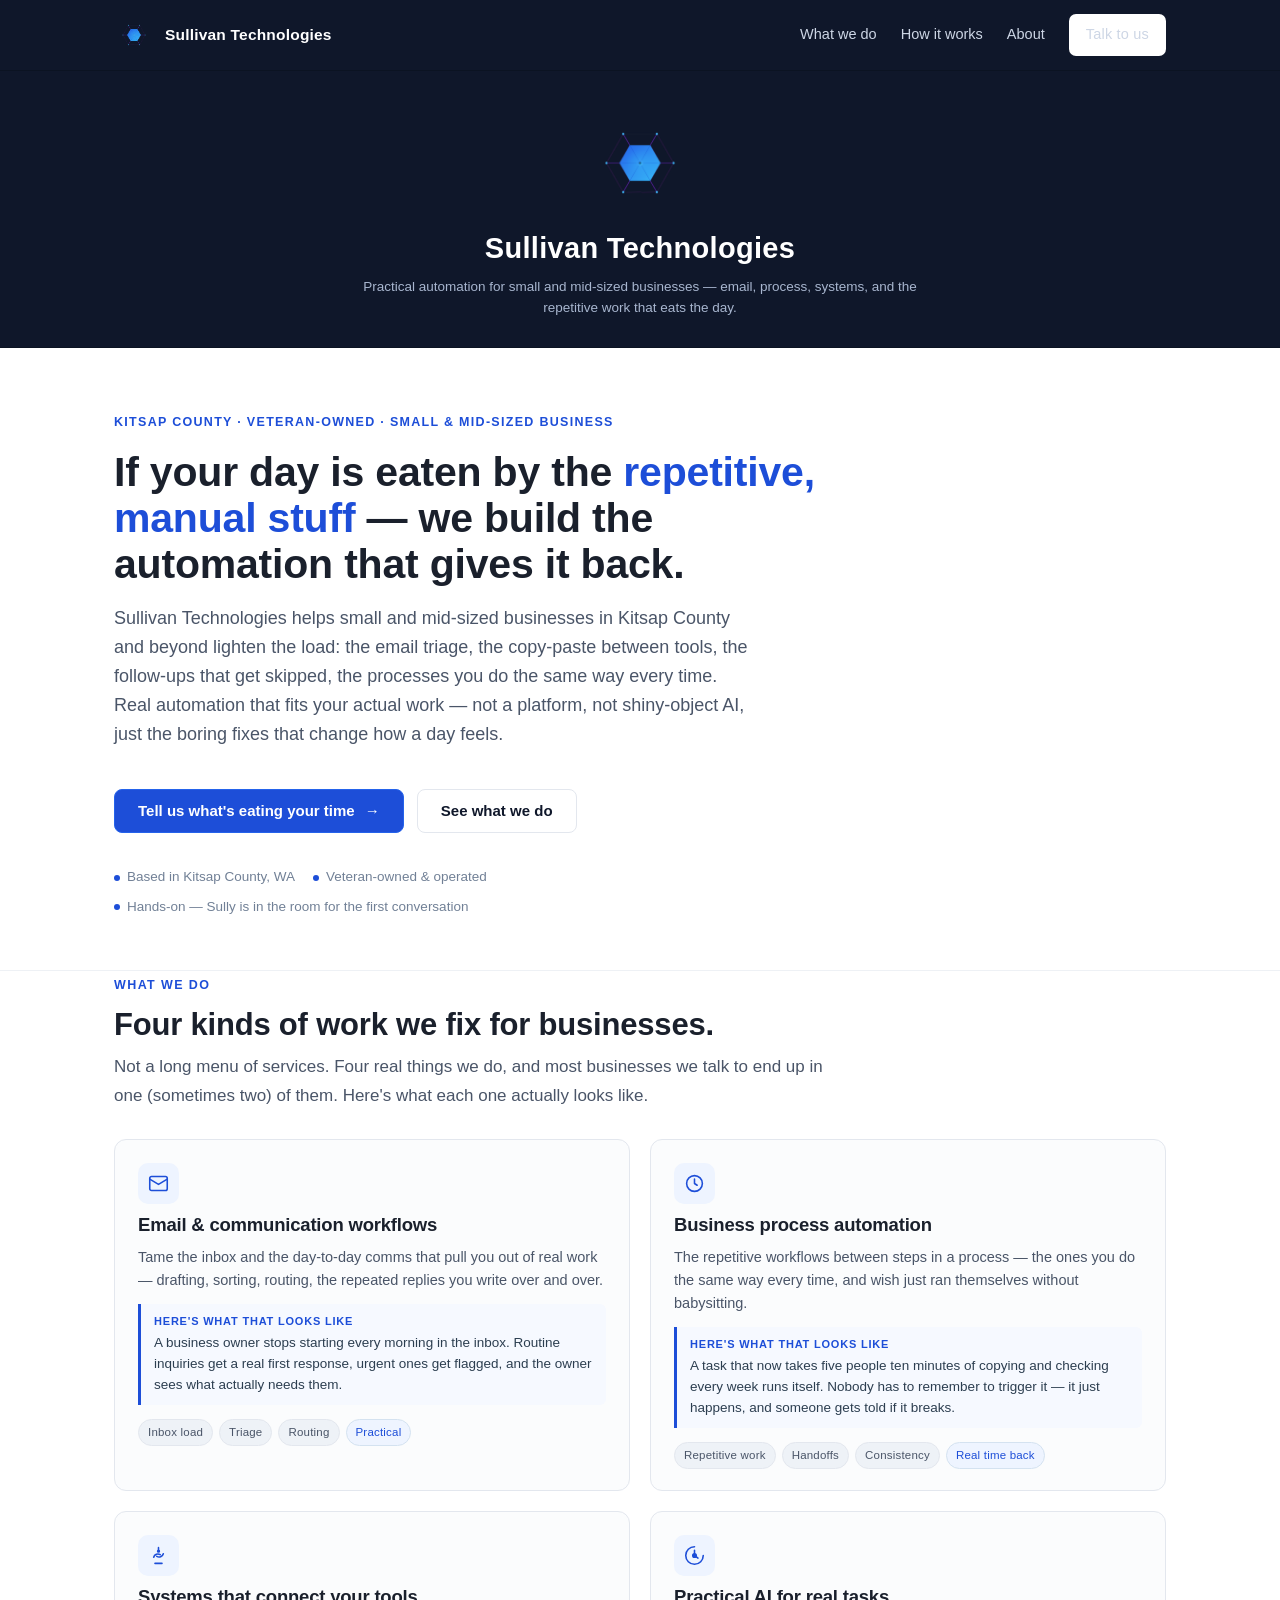
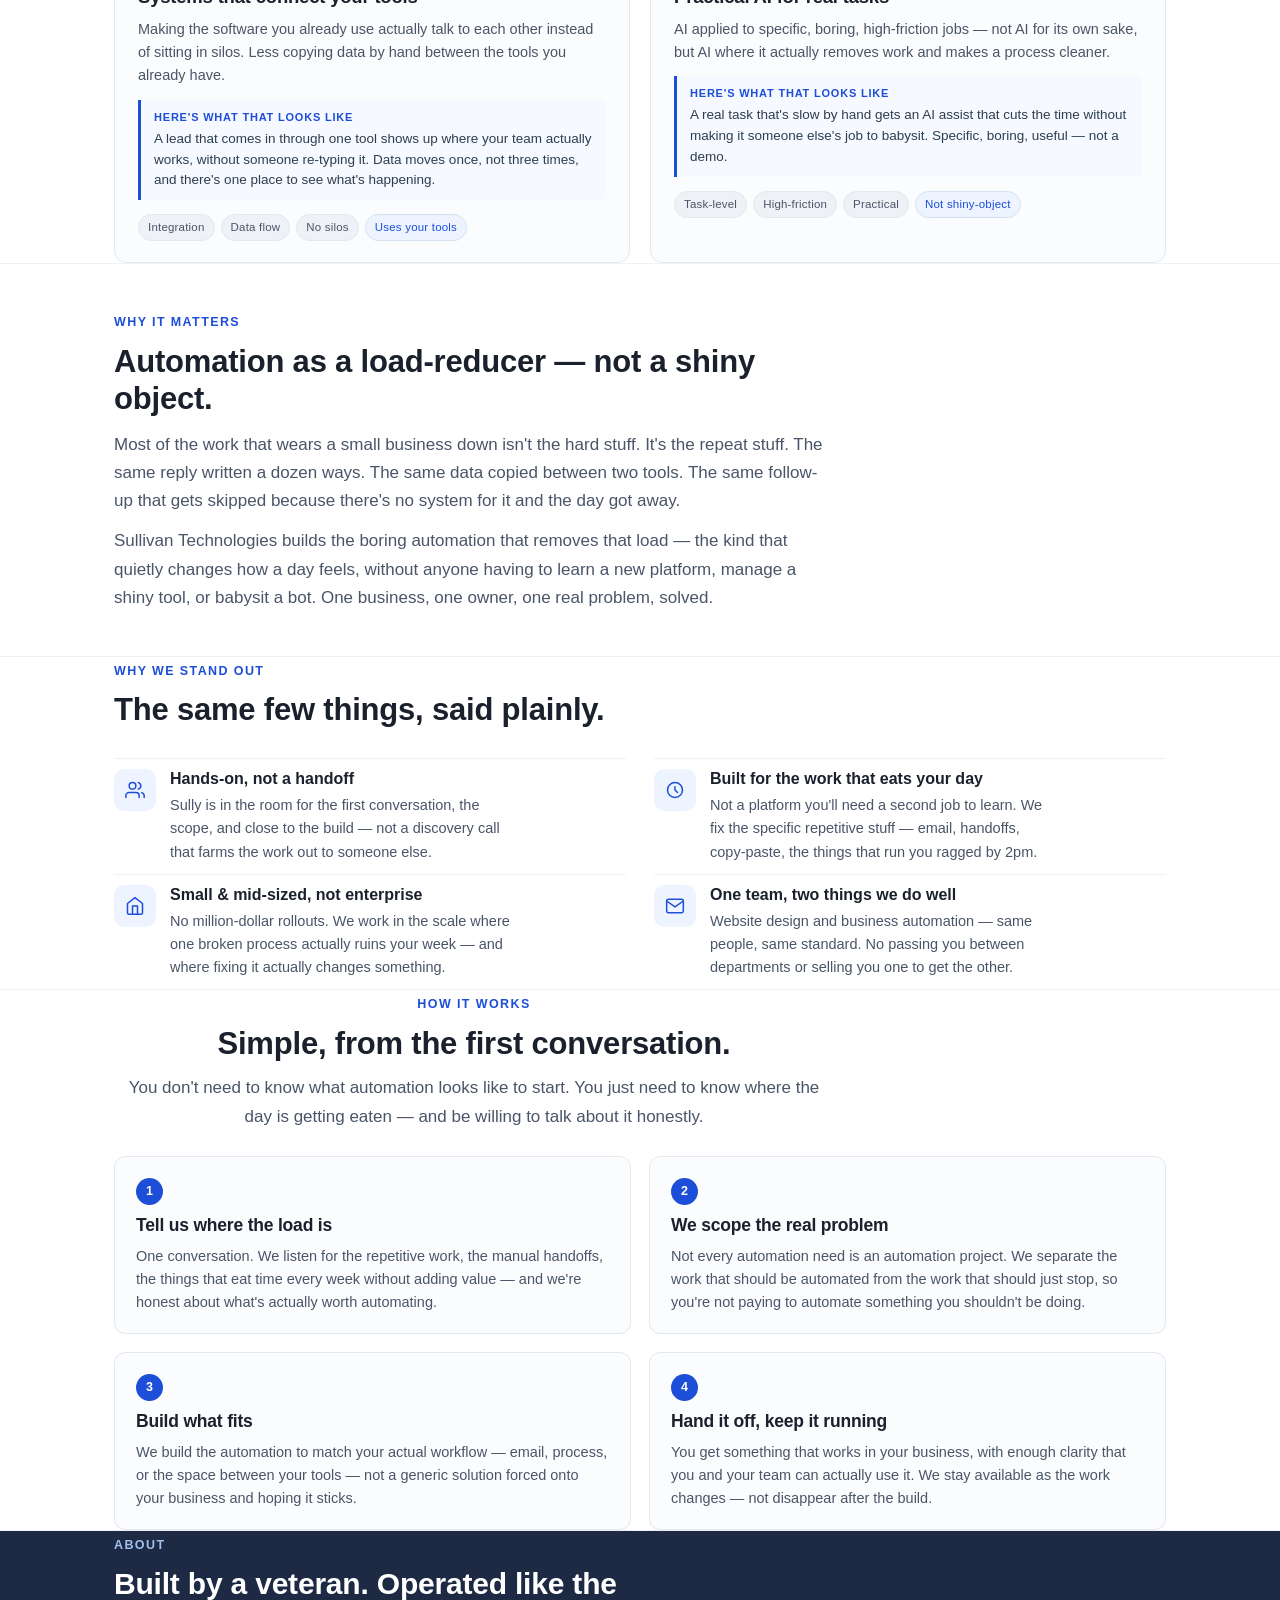
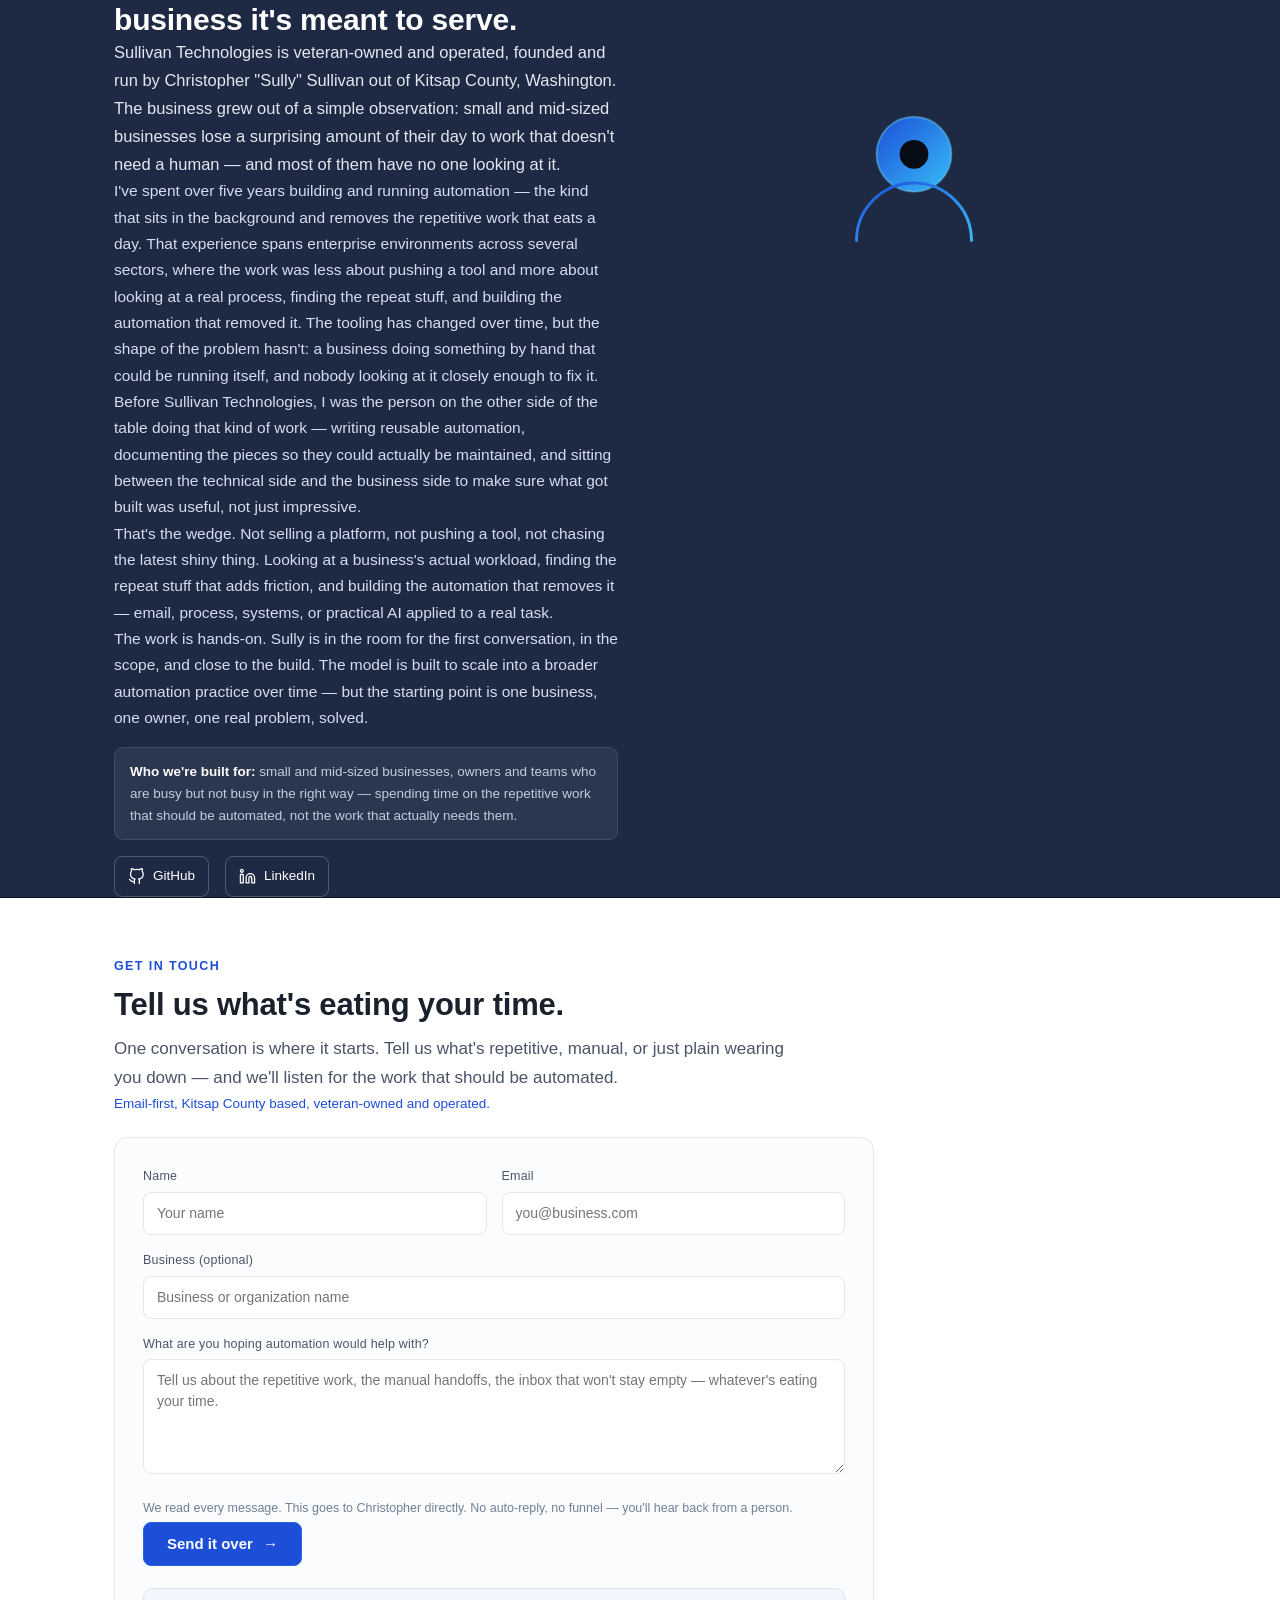
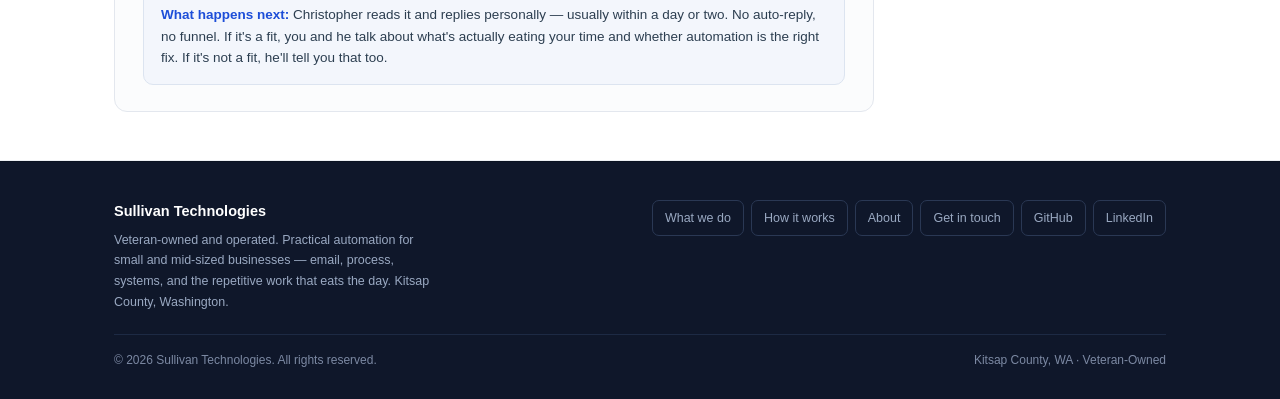
==== index.html @ 338ba29b "Sullivan Technologies site — pre-launch customer review - index.html: main page (header, brand banne" ====
<!DOCTYPE html>
<html lang="en">
<head>
<meta charset="UTF-8">
<meta name="viewport" content="width=device-width, initial-scale=1.0">
<title>Sullivan Technologies — Practical Automation for Small &amp; Mid-Sized Business</title>
<meta name="description" content="Sullivan Technologies helps small and mid-sized businesses in Kitsap County cut the repetitive work that eats their day — email, process, systems, and practical AI. Veteran-owned and operated. Christopher Sully Sullivan.">
<link rel="icon" href="Logos/logo-mark.png" type="image/png">
<style>
:root{
  --bg:#f6f7f9;
  --bg-2:#ffffff;
  --panel:#ffffff;
  --line:#e3e7ee;
  --line-soft:#eef1f5;
  --navy:#0f172a;
  --navy-soft:#1e2a44;
  --blue:#1d4ed8;
  --blue-2:#2563eb;
  --text:#1a202c;
  --muted:#4a5568;
  --dim:#718096;
}
*{box-sizing:border-box;margin:0;padding:0}
html{scroll-behavior:smooth}
body{
  font-family:-apple-system,BlinkMacSystemFont,"Segoe UI",Roboto,"Helvetica Neue",Arial,sans-serif;
  background:var(--bg);color:var(--text);line-height:1.65;
  -webkit-font-smoothing:antialiased;overflow-x:hidden;
}
a{color:var(--blue);text-decoration:none}a:hover{color:var(--blue-2)}
.wrapper{max-width:1100px;margin:0 auto;padding:0 24px}
h1,h2,h3{font-weight:650;line-height:1.2;letter-spacing:-0.2px;color:var(--text)}
h1{font-size:40px}h2{font-size:31px}h3{font-size:19px}
.eyebrow{font-size:12.5px;font-weight:600;letter-spacing:1.4px;text-transform:uppercase;color:var(--blue);margin-bottom:10px;display:inline-block}
.lede{color:var(--muted);font-size:17px;line-height:1.7}

.site-header{background:var(--navy);border-bottom:1px solid #0b1322}
.header-inner{display:flex;align-items:center;justify-content:space-between;padding:14px 24px;max-width:1100px;margin:0 auto;gap:16px}
.brand-mark{display:flex;align-items:center;gap:11px}
.brand-mark img{width:40px;height:40px;flex-shrink:0;display:block}
.brand-mark span{font-size:15.5px;font-weight:650;color:#ffffff;letter-spacing:0.2px;line-height:1.1}
.nav-links{display:flex;align-items:center;gap:24px}
.nav-links a{color:#cdd6e5;font-size:14.5px;font-weight:500;transition:color .15s}
.nav-links a:hover{color:#ffffff}
.nav-cta{background:#ffffff;color:var(--navy);border-radius:7px;padding:9px 17px;font-size:14px;font-weight:600;letter-spacing:0.2px;transition:background .15s}
.nav-cta:hover{background:#e8edf5}

.brand-banner{background:var(--navy);border-bottom:1px solid #0b1322;padding:32px 0 28px}
.brand-banner-link{display:flex;flex-direction:column;align-items:center;justify-content:center;text-decoration:none;color:#ffffff;gap:9px}
.brand-banner-logo{width:120px;height:120px;flex-shrink:0;display:block;image-rendering:auto}
.brand-banner-name{font-size:29px;font-weight:650;letter-spacing:0.3px;text-align:center;line-height:1.15}
.brand-banner-sub{font-size:13.5px;color:#a8b6cf;text-align:center;max-width:560px;line-height:1.55;margin-top:3px}

.hero{background:#ffffff;padding:64px 0 52px;border-bottom:1px solid var(--line-soft);position:relative;overflow:hidden}
.hero-grid{display:flex;flex-direction:column;gap:17px;max-width:720px}
.hero-eyebrow{font-size:12.5px;font-weight:600;letter-spacing:1.3px;text-transform:uppercase;color:var(--blue);display:inline-block}
.hero h1{font-size:41px;line-height:1.12;max-width:760px}
.hero h1 .hl{color:var(--blue)}
.hero-sub{color:var(--muted);font-size:18px;line-height:1.6;max-width:640px}
.hero-meta{margin-top:16px;font-size:13.5px;color:var(--dim);display:flex;flex-wrap:wrap;gap:7px 18px;align-items:center}
.hero-meta .pip{display:inline-flex;align-items:center;gap:7px}
.hero-meta .pip .dot{width:6px;height:6px;border-radius:50%;background:var(--blue);display:inline-block}

/* rotating background accent behind the hero — subtle drift, not a content carousel */
.hero-rotate{position:absolute;inset:0;overflow:hidden;pointer-events:none;z-index:-1}
.hero-rotate .ring{position:absolute;border-radius:50%;border:1.6px solid rgba(56,189,248,0.19);box-sizing:border-box}
.hero-rotate .hex{position:absolute;opacity:0.22}
.hero-rotate .hex svg{display:block}
@keyframes hero-drift{0%{transform:translate(0,0) rotate(0)}100%{transform:translate(12px,-10px) rotate(280deg)}}
@keyframes hero-floatA{0%,100%{transform:translateY(0)}50%{transform:translateY(-14px)}}
@keyframes hero-floatB{0%,100%{transform:translateY(0)}50%{transform:translateY(10px)}}
.hero-rotate .ring.a{animation:hero-floatA 11s ease-in-out infinite}
.hero-rotate .ring.b{animation:hero-floatB 13s ease-in-out infinite}
.hero-rotate .hex.c{animation:hero-drift 26s linear infinite}
.hero-cta-row{display:flex;flex-wrap:wrap;gap:13px;margin-top:24px}
.btn{display:inline-block;text-align:center;font-weight:600;font-size:15px;padding:12px 23px;border-radius:8px;cursor:pointer;border:1px solid transparent;transition:background .15s,color .15s,border-color .15s;line-height:1.2}
.btn-primary{background:var(--blue);color:#fff;border-color:var(--blue-2)}
.btn-primary:hover{background:var(--blue-2);color:#fff}
.btn-ghost{background:transparent;color:var(--navy);border-color:var(--line)}
.btn-ghost:hover{border-color:var(--blue);color:var(--blue)}

section{background:#ffffff;border-bottom:1px solid var(--line-soft)}
.card-grid{display:grid;grid-template-columns:1fr 1fr;gap:20px;margin-top:28px}
.card{background:#fbfcfd;border:1px solid var(--line);border-radius:12px;padding:23px 23px 21px;display:flex;flex-direction:column;gap:9px;transition:border-color .15s,box-shadow .15s}
.card:hover{border-color:#cdd9ea;box-shadow:0 6px 18px rgba(15,23,42,0.05)}
.card .card-head{display:flex;flex-direction:column;gap:6px}
.card h3{font-size:18.5px;font-weight:650;color:var(--text);line-height:1.3}
.card-icon{width:41px;height:41px;border-radius:10px;background:#eef4ff;display:flex;align-items:center;justify-content:center;margin-bottom:3px;color:var(--blue)}
.card-icon svg{width:21px;height:21px;display:block}
.card p{font-size:14.5px;line-height:1.6;color:var(--muted)}
.card .example{margin-top:3px;padding:9px 13px;border-left:3px solid var(--blue);background:#f6f9ff;border-radius:0 6px 6px 0;font-size:13.5px;line-height:1.55;color:#2c3e50}
.card .example strong{display:block;font-size:11px;text-transform:uppercase;letter-spacing:0.8px;color:var(--blue);margin-bottom:3px;font-weight:700}
.card-tags{display:flex;flex-wrap:wrap;gap:6px;margin-top:5px}
.tag{background:#eef2f7;border:1px solid var(--line);color:var(--muted);font-size:11.5px;padding:3px 9px;border-radius:20px;letter-spacing:0.2px}
.tag.accent{background:#eef4ff;border-color:#d4e2f0;color:var(--blue)}

.small-section-pad{padding:44px 0}
.lead-body{max-width:720px;color:var(--muted);font-size:17px;line-height:1.65}

.steps{display:grid;grid-template-columns:1fr 1fr;gap:18px;margin-top:24px}
.step{background:#fbfcfd;border:1px solid var(--line);border-radius:11px;padding:21px 21px 19px;display:flex;flex-direction:column;gap:8px}
.step .num{width:27px;height:27px;border-radius:50%;background:var(--blue);color:#fff;display:flex;align-items:center;justify-content:center;font-size:12.5px;font-weight:700;margin-bottom:1px}
.step h3{font-size:17.5px;font-weight:650;color:var(--text);line-height:1.3}
.step p{font-size:14.5px;line-height:1.6;color:var(--muted)}

#about{background:var(--navy-soft);color:#e3e8f0;border-bottom:1px solid #0b1322}
#about .wrapper{color:#e3e8f0}
#about h2{color:#fff;font-size:30px}
#about .about-grid{display:grid;grid-template-columns:1fr 1fr;gap:44px;align-items:start}
#about .about-text .lede{max-width:100%}
#about .about-text p{font-size:15.5px;line-height:1.7;color:#d5ddee}
#about .about-text .lede{font-size:16.5px;color:#e3e8f0}
#about .about-extra{margin-top:16px;padding:13px 15px;border-radius:9px;background:rgba(255,255,255,0.06);border:1px solid rgba(255,255,255,0.10);font-size:13.5px;line-height:1.6;color:#c2cee0}
#about .about-extra strong{color:#fff}
#about .about-links{display:flex;gap:16px;margin-top:16px;flex-wrap:wrap}
#about .about-links a{color:#fff;text-decoration:none;font-size:13.5px;display:flex;align-items:center;gap:8px;padding:8px 13px;border:1px solid rgba(255,255,255,0.22);border-radius:8px;transition:background .15s,border-color .15s}
#about .about-links a:hover{background:rgba(255,255,255,0.10);border-color:rgba(255,255,255,0.4)}
#about .about-links svg{width:17px;height:17px;display:block;flex-shrink:0}
#about .about-image{width:100%;display:flex;justify-content:center;align-items:center;aspect-ratio:1}
#about .about-image svg{width:100%;height:100%;max-width:230px;max-height:230px}

#contact{background:#ffffff;border-bottom:1px solid var(--line-soft);padding:54px 0 48px}
.contact-wrap{max-width:760px}
.contact-intro{max-width:700px}
.contact-note{color:var(--blue);font-size:13.5px;margin-bottom:22px;font-weight:500}
.form-card{background:#fbfcfd;border:1px solid var(--line);border-radius:13px;padding:28px 28px 26px}
.field-row{display:grid;grid-template-columns:1fr 1fr;gap:15px}
.field{margin-bottom:15px}
.field label{display:block;font-size:12.5px;color:var(--muted);margin-bottom:5px;letter-spacing:0.2px;font-weight:500}
.field input,.field textarea{width:100%;background:#fff;border:1px solid var(--line);border-radius:8px;padding:10px 13px;color:var(--text);font-size:14px;font-family:inherit;line-height:1.5;transition:border-color .15s,box-shadow .15s}
.field textarea{resize:vertical;min-height:115px}
.field input:focus,.field textarea:focus{outline:none;border-color:var(--blue);box-shadow:0 0 0 3px rgba(37,99,235,0.12)}
.form-note-bottom{margin:0;color:var(--dim);font-size:12.5px;line-height:1.55;margin-top:16px}
.form-submit{margin-top:4px}
.what-next{margin-top:22px;padding:15px 17px;border-radius:10px;background:#f3f6fc;border:1px solid #dce4f0;font-size:13.5px;line-height:1.6;color:#2c3e50}
.what-next strong{color:var(--blue)}

.site-footer{background:var(--navy);color:#a8b6cf;padding:38px 0 28px;border-top:1px solid #0b1322}
.footer-grid{display:flex;flex-wrap:wrap;justify-content:space-between;gap:22px;align-items:flex-start}
.footer-brand{max-width:340px}
.footer-brand .brand-name{font-size:14.5px;color:#fff;font-weight:650}
.footer-brand p{font-size:12.5px;line-height:1.65;margin-top:6px;color:#9aa9c2;max-width:320px}
.footer-links{display:flex;flex-wrap:wrap;gap:7px}
.footer-links a{color:#9aa9c2;font-size:12.5px;border:1px solid #2a3854;padding:7px 12px;border-radius:7px;transition:border-color .15s,color .15s}
.footer-links a:hover{border-color:#4a6491;color:#fff}
.footer-bottom{width:100%;margin-top:22px;padding-top:16px;border-top:1px solid #1d2a44;display:flex;flex-wrap:wrap;justify-content:space-between;gap:10px;color:#7c89a3;font-size:12px}

@media (max-width:760px){
  .nav-links{display:none}
  .hero{padding:42px 0 36px}
  .hero h1{font-size:31px}
  .hero-sub{font-size:16px}
  .section-pad{padding:50px 0}
  .about-grid{grid-template-columns:1fr;gap:28px}
  .card-grid{grid-template-columns:1fr;gap:16px}
  .steps{grid-template-columns:1fr;gap:14px}
  .field-row{grid-template-columns:1fr}
  .form-card{padding:22px 18px}
  .footer-grid{flex-direction:column;gap:16px}
  .brand-banner-name{font-size:25px}
  .brand-banner-logo{width:104px;height:104px}
}
</style>
</head>
<body>

<header class="site-header">
  <div class="header-inner">
    <div class="brand-mark">
      <img src="Logos/logo-mark.png" alt="Sullivan Technologies">
      <span>Sullivan Technologies</span>
    </div>
    <nav class="nav-links" aria-label="Primary">
      <a href="#what">What we do</a>
      <a href="#how">How it works</a>
      <a href="#about">About</a>
      <a href="#contact" class="nav-cta">Talk to us</a>
    </nav>
  </div>
</header>

<section class="brand-banner">
  <div class="wrapper">
    <a href="#top" class="brand-banner-link" aria-label="Sullivan Technologies home">
      <img class="brand-banner-logo" src="Logos/logo-mark.png" alt="Sullivan Technologies">
      <span class="brand-banner-name">Sullivan Technologies</span>
      <span class="brand-banner-sub">Practical automation for small and mid-sized businesses — email, process, systems, and the repetitive work that eats the day.</span>
    </a>
  </div>
</section>

<main id="top">
<section class="hero">
  <div class="hero-rotate" aria-hidden="true">
    <div class="ring a" style="width:540px;height:540px;top:-120px;right:-120px"></div>
    <div class="ring b" style="width:360px;height:360px;bottom:-80px;left:-80px"></div>
    <div class="hex c" style="width:150px;height:150px;top:50%;left:50%;transform:translate(-50%,-50%);animation-delay:-6s">
      <svg viewBox="0 0 100 100" width="100%" height="100%">
        <polygon points="50,8 90,27 90,73 50,92 10,73 10,27" fill="none" stroke="#38bdf8" stroke-width="1" stroke-linejoin="round"/>
        <polygon points="50,24 75,38 75,62 50,76 25,62 25,38" fill="none" stroke="#38bdf8" stroke-width="0.9" stroke-opacity="0.7" stroke-linejoin="round"/>
        <circle cx="50" cy="50" r="3" fill="#38bdf8"/>
      </svg>
    </div>
  </div>
  <div class="wrapper">
    <div class="hero-grid">
      <span class="hero-eyebrow">Kitsap County &middot; Veteran-Owned &middot; Small &amp; Mid-Sized Business</span>
      <h1>If your day is eaten by the <span class="hl">repetitive, manual stuff</span> — we build the automation that gives it back.</h1>
      <p class="hero-sub">
        Sullivan Technologies helps small and mid-sized businesses in Kitsap County and beyond lighten the load:
        the email triage, the copy-paste between tools, the follow-ups that get skipped, the processes you do
        the same way every time. Real automation that fits your actual work — not a platform, not shiny-object AI,
        just the boring fixes that change how a day feels.
      </p>
      <div class="hero-cta-row">
        <a href="#contact" class="btn btn-primary">Tell us what's eating your time <span style="margin-left:6px">&rarr;</span></a>
        <a href="#what" class="btn btn-ghost">See what we do</a>
      </div>
      <div class="hero-meta">
        <span class="pip"><span class="dot"></span>Based in Kitsap County, WA</span>
        <span class="pip"><span class="dot"></span>Veteran-owned &amp; operated</span>
        <span class="pip"><span class="dot"></span>Hands-on — Sully is in the room for the first conversation</span>
      </div>
    </div>
  </div>
</section>

<section id="what" class="section-pad">
  <div class="wrapper">
    <div style="max-width:720px">
      <span class="eyebrow">What we do</span>
      <h2>Four kinds of work we fix for businesses.</h2>
      <p class="lede" style="margin-top:10px">
        Not a long menu of services. Four real things we do, and most businesses we talk to end up in one
        (sometimes two) of them. Here's what each one actually looks like.
      </p>
    </div>
    <div class="card-grid">

      <div class="card">
        <div class="card-head">
          <div class="card-icon">
            <svg viewBox="0 0 24 24" fill="none" stroke="currentColor" stroke-width="1.8" stroke-linecap="round" stroke-linejoin="round">
              <rect x="2" y="4" width="20" height="16" rx="2"/>
              <path d="M2 7l10 6 10-6"/>
            </svg>
          </div>
          <h3>Email &amp; communication workflows</h3>
        </div>
        <p>Tame the inbox and the day-to-day comms that pull you out of real work — drafting, sorting, routing, the repeated replies you write over and over.</p>
        <div class="example">
          <strong>Here's what that looks like</strong>
          A business owner stops starting every morning in the inbox. Routine inquiries get a real first response, urgent ones get flagged, and the owner sees what actually needs them.
        </div>
        <div class="card-tags">
          <span class="tag">Inbox load</span>
          <span class="tag">Triage</span>
          <span class="tag">Routing</span>
          <span class="tag accent">Practical</span>
        </div>
      </div>

      <div class="card">
        <div class="card-head">
          <div class="card-icon">
            <svg viewBox="0 0 24 24" fill="none" stroke="currentColor" stroke-width="1.8" stroke-linecap="round" stroke-linejoin="round">
              <circle cx="12" cy="12" r="9"/>
              <path d="M12 7v5l3 2"/>
            </svg>
          </div>
          <h3>Business process automation</h3>
        </div>
        <p>The repetitive workflows between steps in a process — the ones you do the same way every time, and wish just ran themselves without babysitting.</p>
        <div class="example">
          <strong>Here's what that looks like</strong>
          A task that now takes five people ten minutes of copying and checking every week runs itself. Nobody has to remember to trigger it — it just happens, and someone gets told if it breaks.
        </div>
        <div class="card-tags">
          <span class="tag">Repetitive work</span>
          <span class="tag">Handoffs</span>
          <span class="tag">Consistency</span>
          <span class="tag accent">Real time back</span>
        </div>
      </div>

      <div class="card">
        <div class="card-head">
          <div class="card-icon">
            <svg viewBox="0 0 24 24" fill="none" stroke="currentColor" stroke-width="1.8" stroke-linecap="round" stroke-linejoin="round">
              <path d="M10 13a5 5 0 0 0 7.5-3M14 11a5 5 0 0 0-7.5 3"/>
              <path d="M8 21h8"/>
              <path d="M12 3v2"/>
              <circle cx="12" cy="7" r="1" fill="currentColor"/>
            </svg>
          </div>
          <h3>Systems that connect your tools</h3>
        </div>
        <p>Making the software you already use actually talk to each other instead of sitting in silos. Less copying data by hand between the tools you already have.</p>
        <div class="example">
          <strong>Here's what that looks like</strong>
          A lead that comes in through one tool shows up where your team actually works, without someone re-typing it. Data moves once, not three times, and there's one place to see what's happening.
        </div>
        <div class="card-tags">
          <span class="tag">Integration</span>
          <span class="tag">Data flow</span>
          <span class="tag">No silos</span>
          <span class="tag accent">Uses your tools</span>
        </div>
      </div>

      <div class="card">
        <div class="card-head">
          <div class="card-icon">
            <svg viewBox="0 0 24 24" fill="none" stroke="currentColor" stroke-width="1.8" stroke-linecap="round" stroke-linejoin="round">
              <path d="M12 2a10 10 0 1 0 10 10"/>
              <path d="M12 6v6l4 3"/>
              <circle cx="12" cy="12" r="2" fill="currentColor"/>
            </svg>
          </div>
          <h3>Practical AI for real tasks</h3>
        </div>
        <p>AI applied to specific, boring, high-friction jobs — not AI for its own sake, but AI where it actually removes work and makes a process cleaner.</p>
        <div class="example">
          <strong>Here's what that looks like</strong>
          A real task that's slow by hand gets an AI assist that cuts the time without making it someone else's job to babysit. Specific, boring, useful — not a demo.
        </div>
        <div class="card-tags">
          <span class="tag">Task-level</span>
          <span class="tag">High-friction</span>
          <span class="tag">Practical</span>
          <span class="tag accent">Not shiny-object</span>
        </div>
      </div>

    </div>
  </div>
</section>

<section id="why" class="small-section-pad">
  <div class="wrapper">
    <div style="max-width:720px">
      <span class="eyebrow">Why it matters</span>
      <h2>Automation as a load-reducer — not a shiny object.</h2>
    </div>
    <div class="lead-body" style="margin-top:14px">
      Most of the work that wears a small business down isn't the hard stuff. It's the repeat stuff.
      The same reply written a dozen ways. The same data copied between two tools. The same follow-up
      that gets skipped because there's no system for it and the day got away.
    </div>
    <div class="lead-body" style="margin-top:12px">
      Sullivan Technologies builds the boring automation that removes that load — the kind that quietly
      changes how a day feels, without anyone having to learn a new platform, manage a shiny tool, or
      babysit a bot. One business, one owner, one real problem, solved.
    </div>
  </div>
</section>


<section id="outstand" class="section-pad">
  <div class="wrapper">
    <div style="max-width:760px">
      <span class="eyebrow">Why we stand out</span>
      <h2>The same few things, said plainly.</h2>
    </div>
    <div style="margin-top:30px;display:grid;grid-template-columns:1fr 1fr;gap:0 28px">

      <div style="display:flex;gap:14px;padding:10px 0;border-top:1px solid var(--line-soft)">
        <div style="width:42px;flex-shrink:0;height:42px;border-radius:10px;background:#eef4ff;display:flex;align-items:center;justify-content:center;color:var(--blue);flex:0 0 auto">
          <svg viewBox="0 0 24 24" width="20" height="20" fill="none" stroke="currentColor" stroke-width="1.8" stroke-linecap="round" stroke-linejoin="round">
            <path d="M17 21v-2a4 4 0 0 0-4-4H5a4 4 0 0 0-4 4v2"/>
            <circle cx="9" cy="7" r="4"/>
            <path d="M23 21v-2a4 4 0 0 0-3-3.87"/>
            <path d="M16 3.13a4 4 0 0 1 0 7.75"/>
          </svg>
        </div>
        <div>
          <div style="font-size:16px;font-weight:650;color:var(--text);line-height:1.3;margin-bottom:4px">Hands-on, not a handoff</div>
          <div style="font-size:14.5px;color:var(--muted);line-height:1.6;max-width:340px">Sully is in the room for the first conversation, the scope, and close to the build — not a discovery call that farms the work out to someone else.</div>
        </div>
      </div>

      <div style="display:flex;gap:14px;padding:10px 0;border-top:1px solid var(--line-soft)">
        <div style="width:42px;flex-shrink:0;height:42px;border-radius:10px;background:#eef4ff;display:flex;align-items:center;justify-content:center;color:var(--blue);flex:0 0 auto">
          <svg viewBox="0 0 24 24" width="20" height="20" fill="none" stroke="currentColor" stroke-width="1.8" stroke-linecap="round" stroke-linejoin="round">
            <circle cx="12" cy="12" r="9"/>
            <path d="M12 8v4l3 3"/>
          </svg>
        </div>
        <div>
          <div style="font-size:16px;font-weight:650;color:var(--text);line-height:1.3;margin-bottom:4px">Built for the work that eats your day</div>
          <div style="font-size:14.5px;color:var(--muted);line-height:1.6;max-width:340px">Not a platform you'll need a second job to learn. We fix the specific repetitive stuff — email, handoffs, copy-paste, the things that run you ragged by 2pm.</div>
        </div>
      </div>

      <div style="display:flex;gap:14px;padding:10px 0;border-top:1px solid var(--line-soft)">
        <div style="width:42px;flex-shrink:0;height:42px;border-radius:10px;background:#eef4ff;display:flex;align-items:center;justify-content:center;color:var(--blue);flex:0 0 auto">
          <svg viewBox="0 0 24 24" width="20" height="20" fill="none" stroke="currentColor" stroke-width="1.8" stroke-linecap="round" stroke-linejoin="round">
            <path d="M3 9l9-7 9 7v11a2 2 0 0 1-2 2H5a2 2 0 0 1-2-2z"/>
            <polyline points="9 22 9 12 15 12 15 22"/>
          </svg>
        </div>
        <div>
          <div style="font-size:16px;font-weight:650;color:var(--text);line-height:1.3;margin-bottom:4px">Small &amp; mid-sized, not enterprise</div>
          <div style="font-size:14.5px;color:var(--muted);line-height:1.6;max-width:340px">No million-dollar rollouts. We work in the scale where one broken process actually ruins your week — and where fixing it actually changes something.</div>
        </div>
      </div>

      <div style="display:flex;gap:14px;padding:10px 0;border-top:1px solid var(--line-soft)">
        <div style="width:42px;flex-shrink:0;height:42px;border-radius:10px;background:#eef4ff;display:flex;align-items:center;justify-content:center;color:var(--blue);flex:0 0 auto">
          <svg viewBox="0 0 24 24" width="20" height="20" fill="none" stroke="currentColor" stroke-width="1.8" stroke-linecap="round" stroke-linejoin="round">
            <path d="M4 4h16c1.1 0 2 .9 2 2v12c0 1.1-.9 2-2 2H4c-1.1 0-2-.9-2-2V6c0-1.1.9-2 2-2z"/>
            <polyline points="22 6 12 13 2 6"/>
          </svg>
        </div>
        <div>
          <div style="font-size:16px;font-weight:650;color:var(--text);line-height:1.3;margin-bottom:4px">One team, two things we do well</div>
          <div style="font-size:14.5px;color:var(--muted);line-height:1.6;max-width:340px">Website design and business automation — same people, same standard. No passing you between departments or selling you one to get the other.</div>
        </div>
      </div>

    </div>
  </div>
</section>

<section id="how" class="section-pad">
  <div class="wrapper">
    <div style="max-width:720px;text-align:center">
      <span class="eyebrow">How it works</span>
      <h2>Simple, from the first conversation.</h2>
      <p class="lede" style="margin-top:12px;margin-left:auto;margin-right:auto">
        You don't need to know what automation looks like to start. You just need to know where the day is
        getting eaten — and be willing to talk about it honestly.
      </p>
    </div>
    <div class="steps">
      <div class="step">
        <div class="num">1</div>
        <h3>Tell us where the load is</h3>
        <p>One conversation. We listen for the repetitive work, the manual handoffs, the things that eat time every week without adding value — and we're honest about what's actually worth automating.</p>
      </div>
      <div class="step">
        <div class="num">2</div>
        <h3>We scope the real problem</h3>
        <p>Not every automation need is an automation project. We separate the work that should be automated from the work that should just stop, so you're not paying to automate something you shouldn't be doing.</p>
      </div>
      <div class="step">
        <div class="num">3</div>
        <h3>Build what fits</h3>
        <p>We build the automation to match your actual workflow — email, process, or the space between your tools — not a generic solution forced onto your business and hoping it sticks.</p>
      </div>
      <div class="step">
        <div class="num">4</div>
        <h3>Hand it off, keep it running</h3>
        <p>You get something that works in your business, with enough clarity that you and your team can actually use it. We stay available as the work changes — not disappear after the build.</p>
      </div>
    </div>
  </div>
</section>

<section id="about">
  <div class="wrapper">
    <div class="about-grid">
      <div class="about-text">
        <span class="eyebrow" style="color:#9ec1f0">About</span>
        <h2>Built by a veteran. Operated like the business it's meant to serve.</h2>
        <p class="lede">
          Sullivan Technologies is veteran-owned and operated, founded and run by Christopher
          "Sully" Sullivan out of Kitsap County, Washington. The business grew out of a simple
          observation: small and mid-sized businesses lose a surprising amount of their day to
          work that doesn't need a human — and most of them have no one looking at it.
        </p>
        <p>
          I've spent over five years building and running automation — the kind that sits in the
          background and removes the repetitive work that eats a day. That experience spans enterprise
          environments across several sectors, where the work was less about pushing a tool and more about
          looking at a real process, finding the repeat stuff, and building the automation that removed it.
          The tooling has changed over time, but the shape of the problem hasn't: a business doing something
          by hand that could be running itself, and nobody looking at it closely enough to fix it. Before
          Sullivan Technologies, I was the person on the other side of the table doing that kind of work —
          writing reusable automation, documenting the pieces so they could actually be maintained, and
          sitting between the technical side and the business side to make sure what got built was useful,
          not just impressive.
        </p>
        <p>
          That's the wedge. Not selling a platform, not pushing a tool, not chasing the latest
          shiny thing. Looking at a business's actual workload, finding the repeat stuff that adds
          friction, and building the automation that removes it — email, process, systems, or
          practical AI applied to a real task.
        </p>
        <p>
          The work is hands-on. Sully is in the room for the first conversation, in the scope,
          and close to the build. The model is built to scale into a broader automation practice
          over time — but the starting point is one business, one owner, one real problem, solved.
        </p>
        <div class="about-extra">
          <strong>Who we're built for:</strong> small and mid-sized businesses, owners and teams
          who are busy but not busy in the right way — spending time on the repetitive work that
          should be automated, not the work that actually needs them.
        </div>
        <div class="about-links">
          <a href="https://github.com/csullivan-02/Projects" target="_blank" rel="noopener">
            <svg viewBox="0 0 24 24" fill="none" stroke="currentColor" stroke-width="1.8" stroke-linecap="round" stroke-linejoin="round">
              <path d="M9 19c-5 1.5-5-2.5-7-3m14 6v-3.87a3.37 3.37 0 0 0-.94-2.61c3.14-.35 6.44-1.54 6.44-7A5.44 5.44 0 0 0 20 4.77 5.07 5.07 0 0 0 19.91 1S18.73.65 16 2.48a13.38 13.38 0 0 0-7 0C6.27.65 5.09 1 5.09 1A5.07 5.07 0 0 0 5 4.77a5.44 5.44 0 0 0-1.5 3.78c0 5.42 3.3 6.61 6.44 7A3.37 3.37 0 0 0 9 18.13V22"/>
            </svg>
            GitHub
          </a>
          <a href="https://www.linkedin.com/in/christopher-sullivan-7355572a" target="_blank" rel="noopener">
            <svg viewBox="0 0 24 24" fill="none" stroke="currentColor" stroke-width="1.8" stroke-linecap="round" stroke-linejoin="round">
              <path d="M16 8a6 6 0 0 1 6 6v7h-4v-7a2 2 0 0 0-2-2 2 2 0 0 0-2 2v7h-4v-7a6 6 0 0 1 6-6z"/>
              <rect x="2" y="9" width="4" height="12"/>
              <circle cx="4" cy="4" r="2"/>
            </svg>
            LinkedIn
          </a>
        </div>
      </div>
      <div class="about-image">
        <svg viewBox="0 0 160 160" fill="none" xmlns="http://www.w3.org/2000/svg" aria-hidden="true">
          <defs>
            <linearGradient id="about-grad" x1="0" y1="0" x2="1" y2="1">
              <stop offset="0%" stop-color="#1d4ed8"/>
              <stop offset="100%" stop-color="#38bdf8"/>
            </linearGradient>
          </defs>
          <circle cx="80" cy="60" r="26" fill="url(#about-grad)" stroke="#38bdf8" stroke-width="1.5" stroke-opacity="0.4"/>
          <circle cx="80" cy="60" r="26" fill="none" stroke="#ffffff" stroke-width="0.6" opacity="0.25"/>
          <circle cx="80" cy="60" r="10" fill="#080c14"/>
          <path d="M40 120c0-22 18-40 40-40s40 18 40 40" fill="none" stroke="url(#about-grad)" stroke-width="2" stroke-linecap="round"/>
        </svg>
      </div>
    </div>
  </div>
</section>

<section id="contact">
  <div class="wrapper">
    <div class="contact-wrap">
      <div class="contact-intro">
        <span class="eyebrow">Get in touch</span>
        <h2>Tell us what's eating your time.</h2>
        <p class="lede" style="margin-top:12px">
          One conversation is where it starts. Tell us what's repetitive, manual, or just plain
          wearing you down — and we'll listen for the work that should be automated.
        </p>
        <p class="contact-note">Email-first, Kitsap County based, veteran-owned and operated.</p>
      </div>

      <div class="form-card">
        <form action="https://formspree.io/f/xkjgnlek" method="POST">
          <div class="field-row">
            <div class="field">
              <label for="name">Name</label>
              <input type="text" id="name" name="name" required placeholder="Your name">
            </div>
            <div class="field">
              <label for="email">Email</label>
              <input type="email" id="email" name="email" required placeholder="you@business.com">
            </div>
          </div>
          <div class="field">
            <label for="business">Business (optional)</label>
            <input type="text" id="business" name="business" placeholder="Business or organization name">
          </div>
          <div class="field">
            <label for="what">What are you hoping automation would help with?</label>
            <textarea id="what" name="what" required placeholder="Tell us about the repetitive work, the manual handoffs, the inbox that won't stay empty — whatever's eating your time."></textarea>
          </div>
          <p class="form-note-bottom">
            We read every message. This goes to Christopher directly. No auto-reply, no funnel —
            you'll hear back from a person.
          </p>
          <button type="submit" class="btn btn-primary form-submit">Send it over <span style="margin-left:6px">&rarr;</span></button>
        </form>

        <div class="what-next">
          <strong>What happens next:</strong> Christopher reads it and replies personally — usually within a day or two. No auto-reply, no funnel. If it's a fit, you and he talk about what's actually eating your time and whether automation is the right fix. If it's not a fit, he'll tell you that too.
        </div>
      </div>
    </div>
  </div>
</section>
</main>

<footer class="site-footer">
  <div class="wrapper">
    <div class="footer-grid">
      <div class="footer-brand">
        <div class="brand-name">Sullivan Technologies</div>
        <p>Veteran-owned and operated. Practical automation for small and mid-sized businesses — email, process, systems, and the repetitive work that eats the day. Kitsap County, Washington.</p>
      </div>
      <div class="footer-links">
        <a href="#what">What we do</a>
        <a href="#how">How it works</a>
        <a href="#about">About</a>
        <a href="#contact">Get in touch</a>
        <a href="https://github.com/csullivan-02/Projects" target="_blank" rel="noopener">GitHub</a>
        <a href="https://www.linkedin.com/in/christopher-sullivan-7355572a" target="_blank" rel="noopener">LinkedIn</a>
      </div>
    </div>
    <div class="footer-bottom">
      <span>&copy; <span id="year">2026</span> Sullivan Technologies. All rights reserved.</span>
      <span>Kitsap County, WA &middot; Veteran-Owned</span>
    </div>
  </div>
</footer>

<script>
  document.getElementById('year').textContent = new Date().getFullYear();
</script>
</body>
</html>
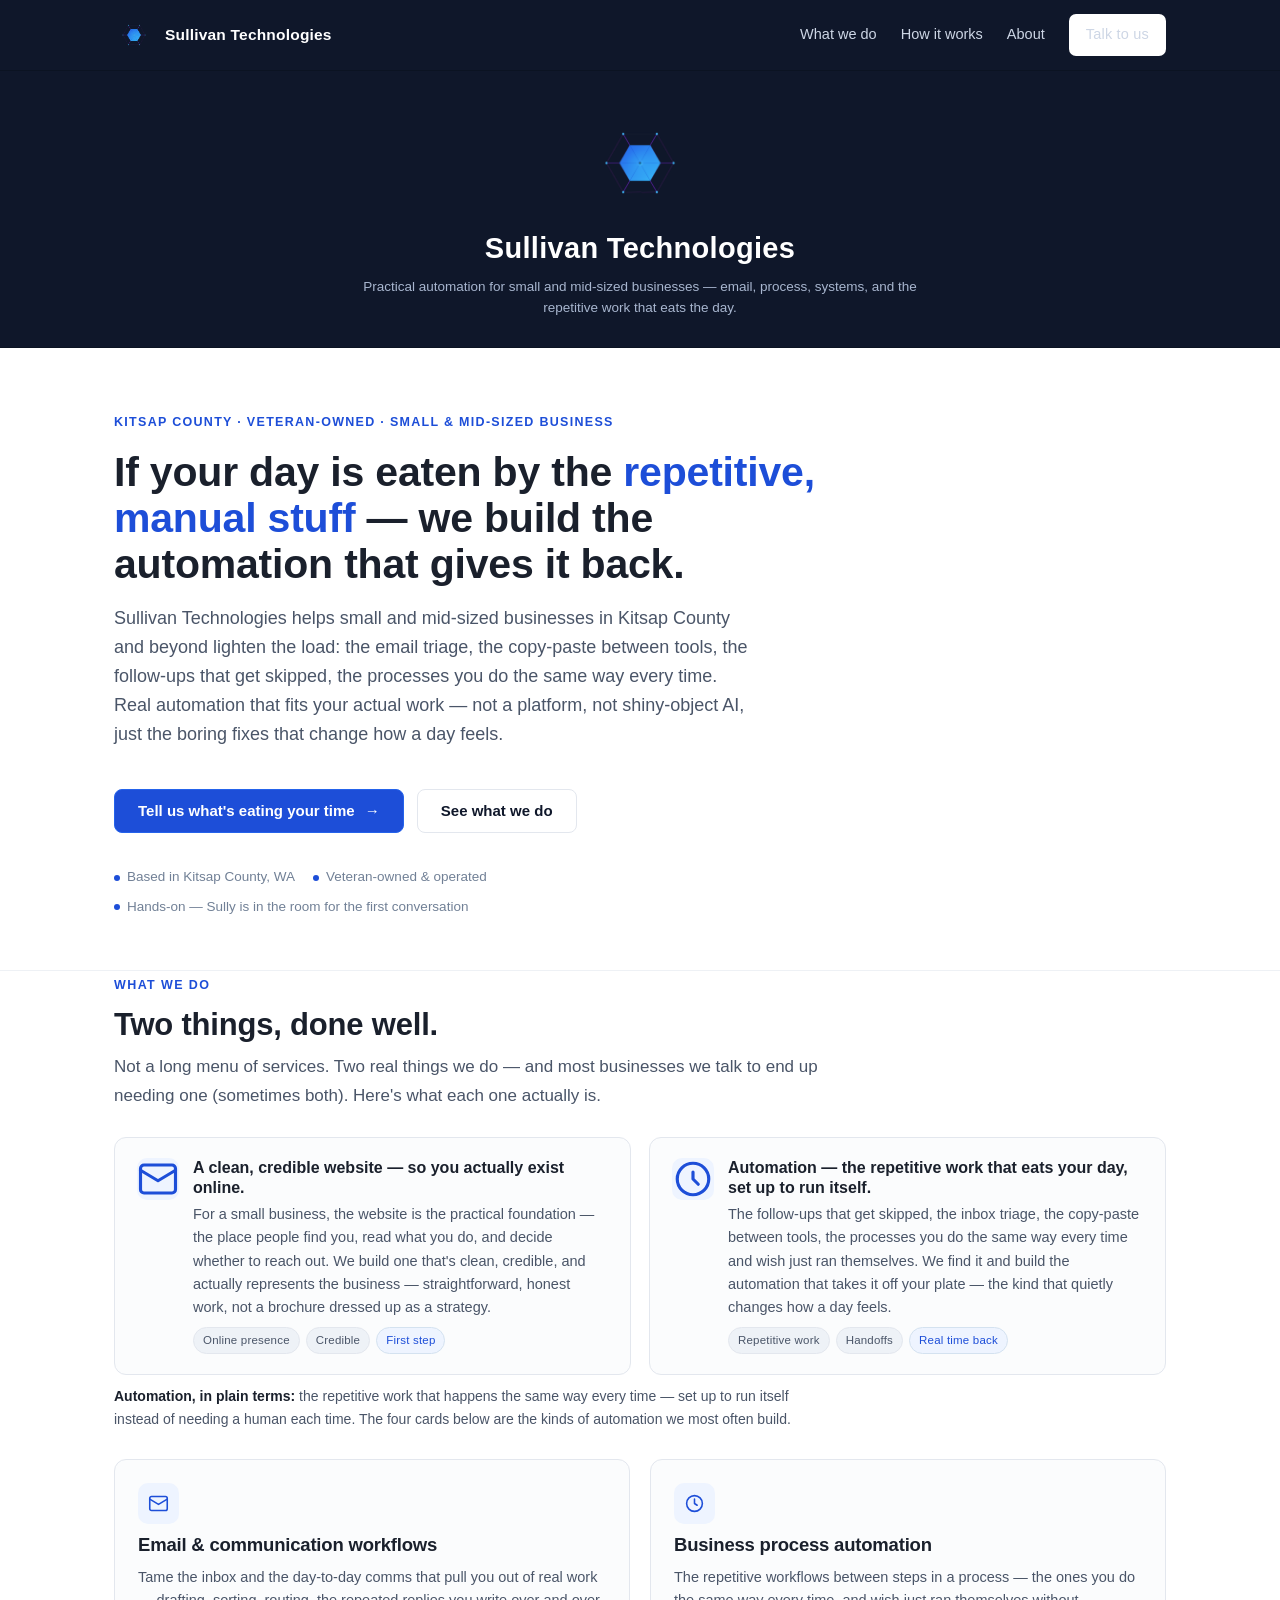
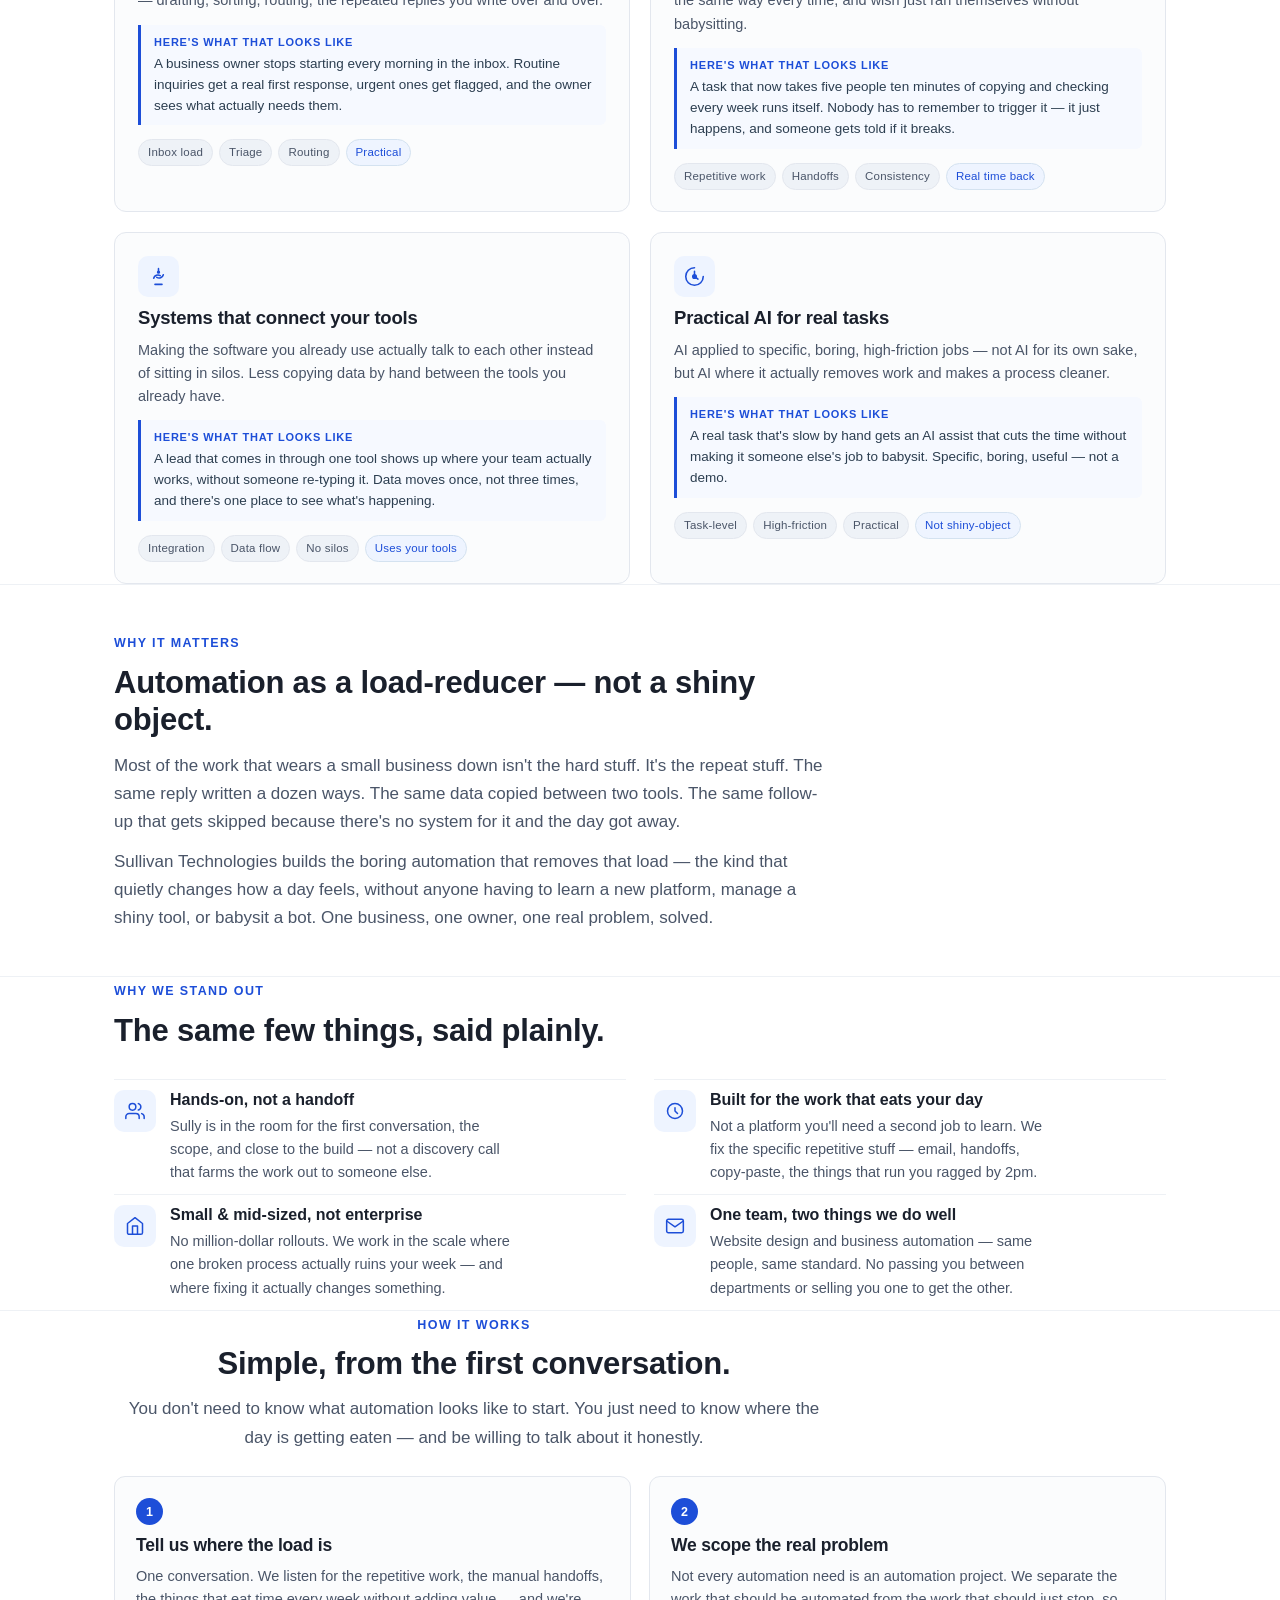
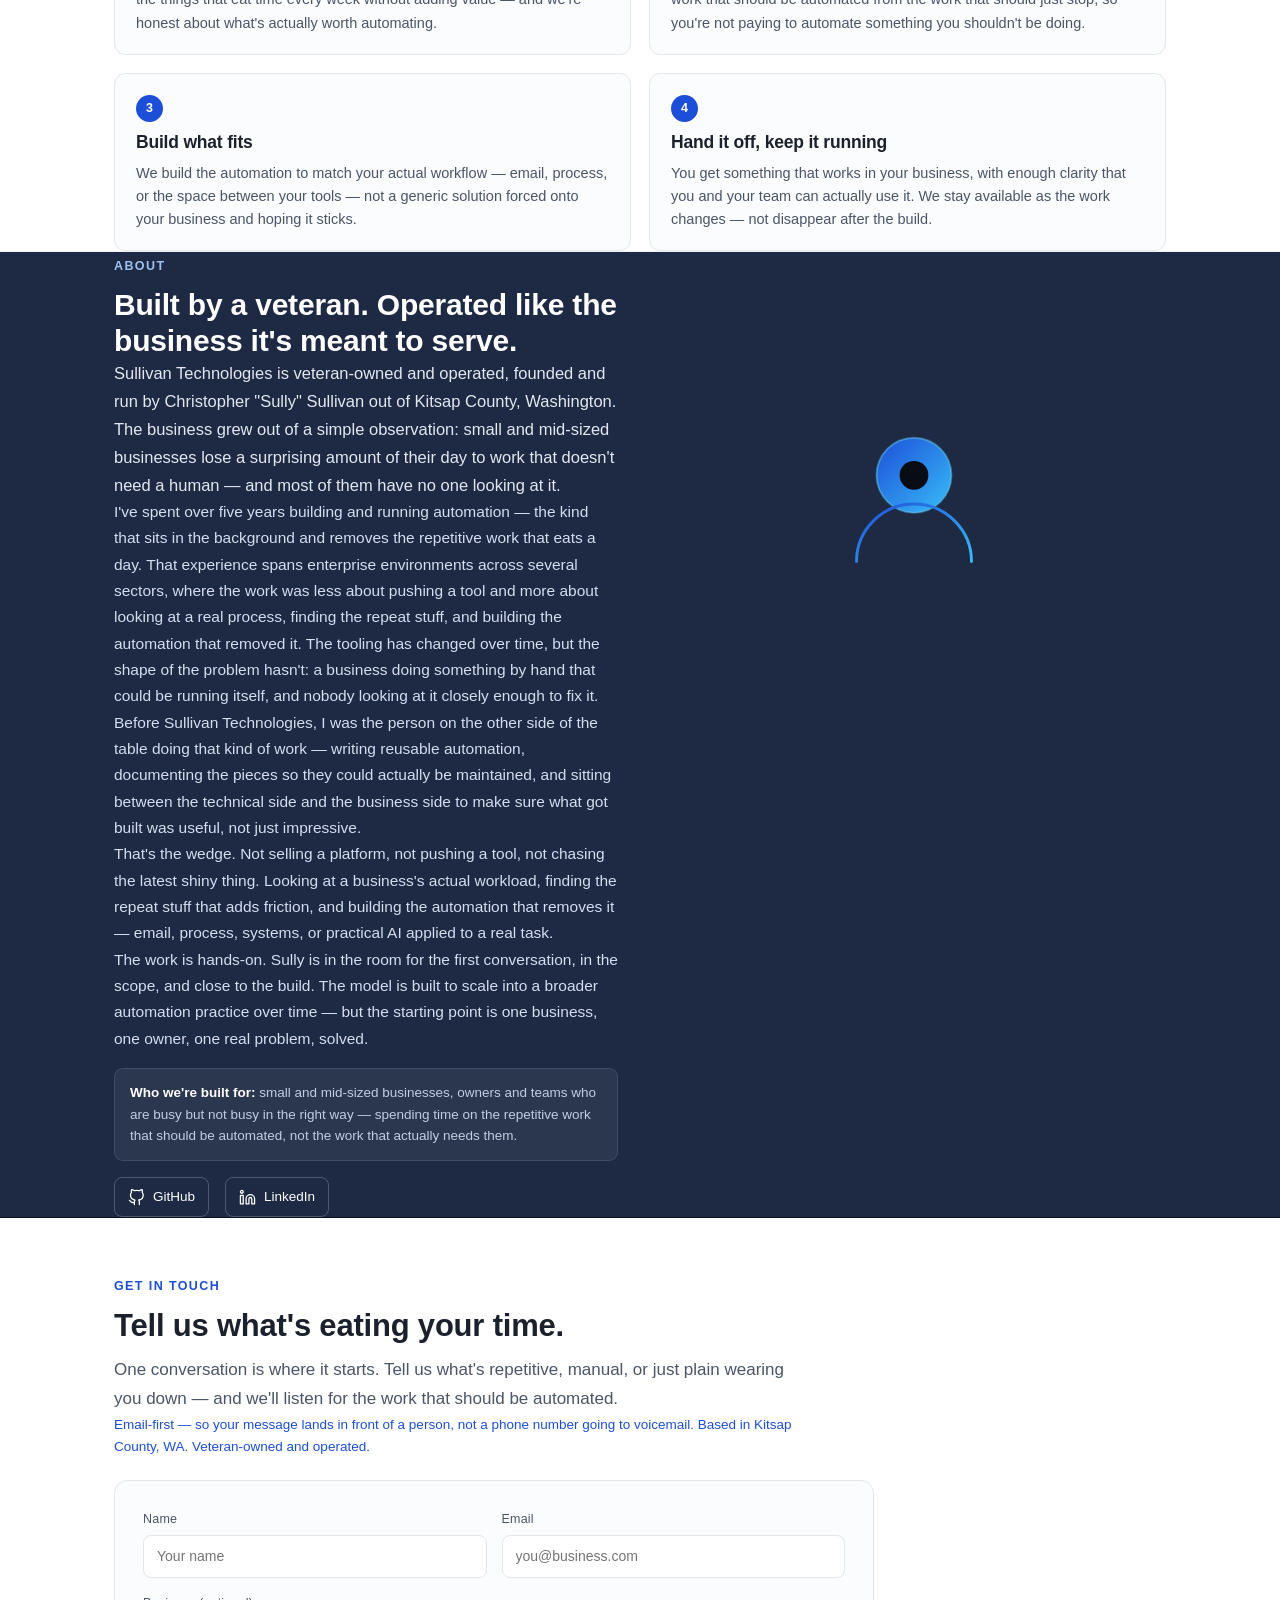
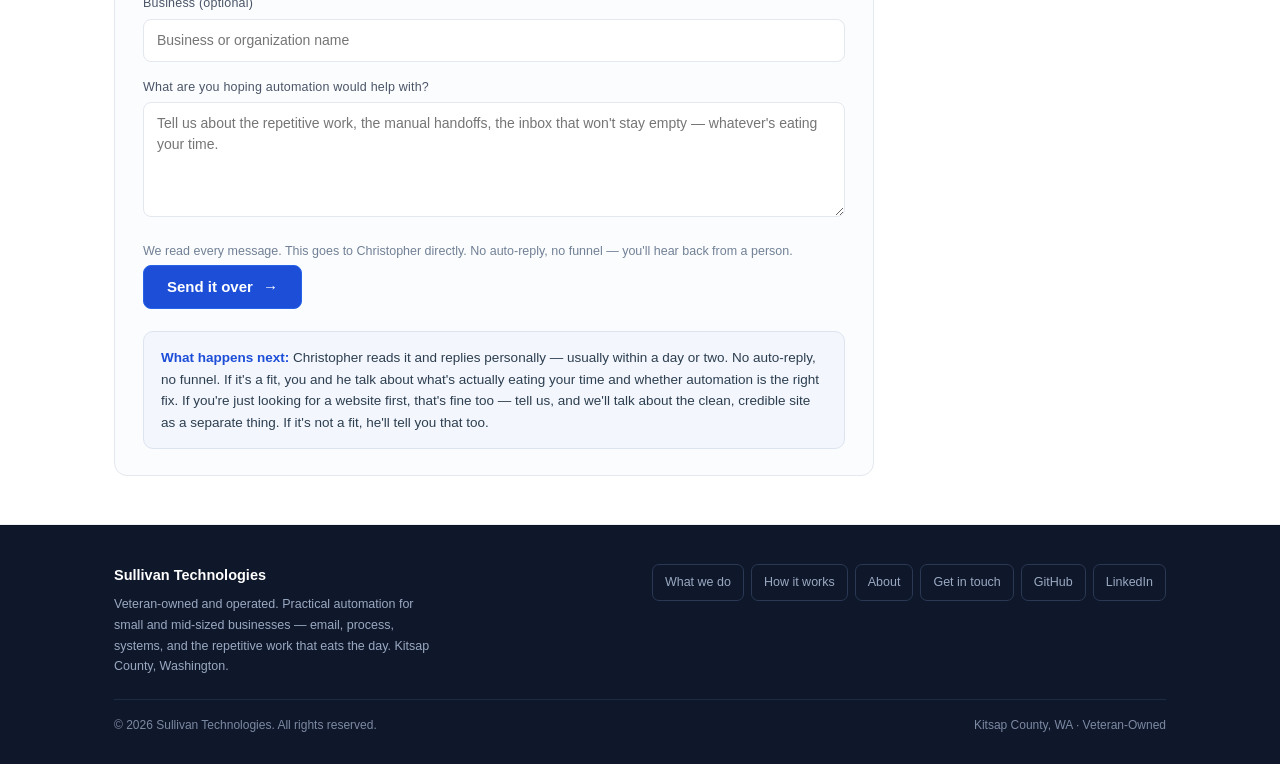
==== commit 8b082ca2: "Desi review edits: two-offerings section, plain-language automation definition, contact path." ====
--- a/index.html
+++ b/index.html
@@ -230,12 +230,61 @@
   <div class="wrapper">
     <div style="max-width:720px">
       <span class="eyebrow">What we do</span>
-      <h2>Four kinds of work we fix for businesses.</h2>
+      <h2>Two things, done well.</h2>
       <p class="lede" style="margin-top:10px">
-        Not a long menu of services. Four real things we do, and most businesses we talk to end up in one
-        (sometimes two) of them. Here's what each one actually looks like.
+        Not a long menu of services. Two real things we do — and most businesses we talk to end up needing one
+        (sometimes both). Here's what each one actually is.
       </p>
     </div>
+
+    <!-- Website offering — first, as its own real thing -->
+    <div style="margin-top:26px;display:grid;grid-template-columns:1fr 1fr;gap:18px">
+      <div style="background:#fbfcfd;border:1px solid var(--line);border-radius:12px;padding:20px 22px;display:flex;gap:14px;align-items:flex-start">
+        <div style="width:42px;height:42px;border-radius:10px;background:#eef4ff;display:flex;align-items:center;justify-content:center;color:var(--blue);flex-shrink:0">
+          <svg viewBox="0 0 24 24" fill="none" stroke="currentColor" stroke-width="1.8" stroke-linecap="round" stroke-linejoin="round">
+            <rect x="2" y="4" width="20" height="16" rx="2"/>
+            <path d="M2 7l10 6 10-6"/>
+          </svg>
+        </div>
+        <div>
+          <div style="font-size:16px;font-weight:650;color:var(--text);line-height:1.3;margin-bottom:4px">A clean, credible website — so you actually exist online.</div>
+          <div style="font-size:14.5px;color:var(--muted);line-height:1.6;max-width:420px">
+            For a small business, the website is the practical foundation — the place people find you, read what you do, and decide whether to reach out. We build one that's clean, credible, and actually represents the business — straightforward, honest work, not a brochure dressed up as a strategy.
+          </div>
+          <div class="card-tags" style="margin-top:8px">
+            <span class="tag">Online presence</span>
+            <span class="tag">Credible</span>
+            <span class="tag accent">First step</span>
+          </div>
+        </div>
+      </div>
+
+      <div style="background:#fbfcfd;border:1px solid var(--line);border-radius:12px;padding:20px 22px;display:flex;gap:14px;align-items:flex-start">
+        <div style="width:42px;height:42px;border-radius:10px;background:#eef4ff;display:flex;align-items:center;justify-content:center;color:var(--blue);flex-shrink:0">
+          <svg viewBox="0 0 24 24" fill="none" stroke="currentColor" stroke-width="1.8" stroke-linecap="round" stroke-linejoin="round">
+            <circle cx="12" cy="12" r="9"/>
+            <path d="M12 8v4l3 3"/>
+          </svg>
+        </div>
+        <div>
+          <div style="font-size:16px;font-weight:650;color:var(--text);line-height:1.3;margin-bottom:4px">Automation — the repetitive work that eats your day, set up to run itself.</div>
+          <div style="font-size:14.5px;color:var(--muted);line-height:1.6;max-width:420px">
+            The follow-ups that get skipped, the inbox triage, the copy-paste between tools, the processes you do the same way every time and wish just ran themselves. We find it and build the automation that takes it off your plate — the kind that quietly changes how a day feels.
+          </div>
+          <div class="card-tags" style="margin-top:8px">
+            <span class="tag">Repetitive work</span>
+            <span class="tag">Handoffs</span>
+            <span class="tag accent">Real time back</span>
+          </div>
+        </div>
+      </div>
+    </div>
+
+    <!-- Plain-language automation definition + lead into the 4 automation cards -->
+    <div style="margin-top:10px;font-size:14px;color:var(--muted);line-height:1.65;max-width:720px">
+      <strong style="color:var(--text)">Automation, in plain terms:</strong> the repetitive work that happens the same way every time — set up to run itself instead of needing a human each time. The four cards below are the kinds of automation we most often build.
+    </div>
+
     <div class="card-grid">
 
       <div class="card">
@@ -543,7 +592,10 @@
           One conversation is where it starts. Tell us what's repetitive, manual, or just plain
           wearing you down — and we'll listen for the work that should be automated.
         </p>
-        <p class="contact-note">Email-first, Kitsap County based, veteran-owned and operated.</p>
+        <p class="contact-note">
+          Email-first — so your message lands in front of a person, not a phone number going to voicemail.
+          Based in Kitsap County, WA. Veteran-owned and operated.
+        </p>
       </div>
 
       <div class="form-card">
@@ -574,7 +626,7 @@
         </form>
 
         <div class="what-next">
-          <strong>What happens next:</strong> Christopher reads it and replies personally — usually within a day or two. No auto-reply, no funnel. If it's a fit, you and he talk about what's actually eating your time and whether automation is the right fix. If it's not a fit, he'll tell you that too.
+          <strong>What happens next:</strong> Christopher reads it and replies personally — usually within a day or two. No auto-reply, no funnel. If it's a fit, you and he talk about what's actually eating your time and whether automation is the right fix. If you're just looking for a website first, that's fine too — tell us, and we'll talk about the clean, credible site as a separate thing. If it's not a fit, he'll tell you that too.
         </div>
       </div>
     </div>
